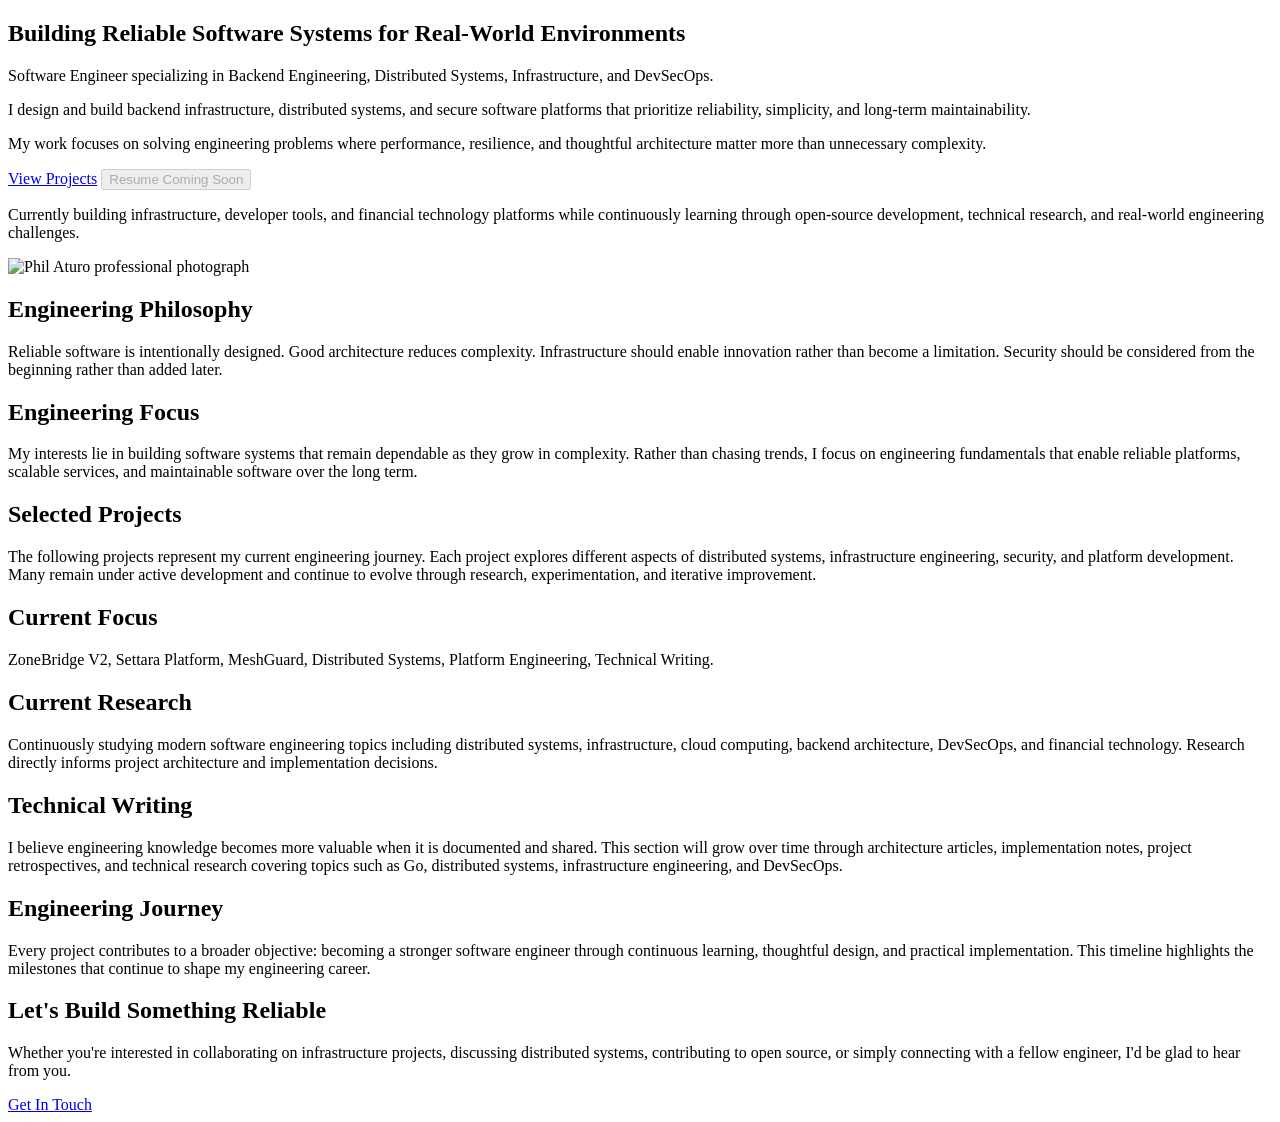
==== index.html @ 9094f348 "feat: scaffold homepage structure" ====
<!DOCTYPE html>
<html lang="en">
<head>
  <meta charset="UTF-8">
  <meta name="viewport" content="width=device-width, initial-scale=1.0">
  
  <!-- Primary Meta Tags -->
  <title>Phil Aturo | Software Engineer | Backend, Distributed Systems & Infrastructure</title>
  <meta name="description" content="Software Engineer specializing in backend engineering, distributed systems, infrastructure engineering, platform development, and DevSecOps. Building reliable software systems through thoughtful engineering.">
  <meta name="robots" content="index, follow">
  <link rel="canonical" href="https://philaturo.github.io/">

  <!-- Theme Color & Icons -->
  <meta name="theme-color" content="#0B1220">
  <link rel="icon" type="image/svg+xml" href="assets/favicon/favicon.svg">
  <link rel="apple-touch-icon" href="assets/favicon/apple-touch-icon.png">

  <!-- Open Graph / Facebook -->
  <meta property="og:type" content="website">
  <meta property="og:url" content="https://philaturo.github.io/">
  <meta property="og:title" content="Phil Aturo | Software Engineer">
  <meta property="og:description" content="Building reliable software systems through thoughtful engineering.">
  <meta property="og:image" content="https://philaturo.github.io/assets/images/social/social-preview.png">

  <!-- Twitter / X Cards -->
  <meta name="twitter:card" content="summary_large_image">
  <meta name="twitter:url" content="https://philaturo.github.io/">
  <meta name="twitter:title" content="Phil Aturo | Software Engineer">
  <meta name="twitter:description" content="Backend Engineering • Distributed Systems • Infrastructure • DevSecOps">
  <meta name="twitter:image" content="https://philaturo.github.io/assets/images/social/social-preview.png">

  <!-- Structured Data (JSON-LD) -->
  <script type="application/ld+json">
  {
    "@context": "https://schema.org",
    "@type": "Person",
    "name": "Phil Aturo",
    "jobTitle": "Software Engineer",
    "url": "https://philaturo.github.io/",
    "image": "https://philaturo.github.io/assets/images/profile/phil-aturo.jpg",
    "email": "mailto:aturophil641@gmail.com",
    "description": "Phil Aturo is a Software Engineer focused on building reliable backend infrastructure, distributed systems, and secure software platforms.",
    "sameAs": [
      "https://github.com/PhilAturo",
      "https://www.linkedin.com/in/aturo-phil-4b2a122a7",
      "https://hashnode.com/@aturo-phil"
    ],
    "knowsAbout": ["Backend Engineering", "Distributed Systems", "Infrastructure Engineering", "Platform Engineering", "DevSecOps", "Financial Infrastructure"]
  }
  </script>

  <!-- Fonts -->
  <link rel="preconnect" href="https://fonts.googleapis.com">
  <link rel="preconnect" href="https://fonts.gstatic.com" crossorigin>
  <link href="https://fonts.googleapis.com/css2?family=Inter:wght@400;500;600;700&family=JetBrains+Mono:wght@400;500&display=swap" rel="stylesheet">
  
  <!-- Styles -->
  <link rel="stylesheet" href="css/tokens.css">
  <link rel="stylesheet" href="css/typography.css">
  <link rel="stylesheet" href="css/layout.css">
  <link rel="stylesheet" href="css/components.css">
  <link rel="stylesheet" href="css/utilities.css">
  <link rel="stylesheet" href="css/animations.css">
  <link rel="stylesheet" href="css/pages/home.css">
</head>
<body>

  <!-- Dynamic Navigation Mount -->
  <header id="nav-mount"></header>

  <main>
    <!-- Hero Section -->
    <section id="hero">
      <div class="container hero">
        <div class="hero-content reveal">
          <h1>Building Reliable Software Systems for Real-World Environments</h1>
          <p class="hero-subtitle">
            Software Engineer specializing in Backend Engineering, Distributed Systems, Infrastructure, and DevSecOps.
          </p>
          <p>
            I design and build backend infrastructure, distributed systems, and secure software platforms that prioritize reliability, simplicity, and long-term maintainability.
          </p>
          <p>
            My work focuses on solving engineering problems where performance, resilience, and thoughtful architecture matter more than unnecessary complexity.
          </p>
          <div class="hero-actions">
            <a href="work.html" class="btn btn-primary">View Projects</a>
            <button class="btn btn-disabled" disabled>Resume Coming Soon</button>
          </div>
          <p class="hero-note">
            Currently building infrastructure, developer tools, and financial technology platforms while continuously learning through open-source development, technical research, and real-world engineering challenges.
          </p>
        </div>
        <div class="reveal">
          <img src="assets/images/profile/phil-aturo.jpg" alt="Phil Aturo professional photograph" class="hero-image">
        </div>
      </div>
    </section>

    <!-- Engineering Philosophy Section -->
    <section id="philosophy">
      <div class="container">
        <h2 class="section-title reveal">Engineering Philosophy</h2>
        <div class="reveal">
          <p class="section-introduction">
            Reliable software is intentionally designed. Good architecture reduces complexity. Infrastructure should enable innovation rather than become a limitation. Security should be considered from the beginning rather than added later.
          </p>
        </div>
      </div>
    </section>

    <!-- Engineering Domains Section -->
    <section id="engineering-domains">
      <div class="container">
        <h2 class="section-title reveal">Engineering Focus</h2>
        <div class="reveal">
          <p class="section-introduction">
            My interests lie in building software systems that remain dependable as they grow in complexity. Rather than chasing trends, I focus on engineering fundamentals that enable reliable platforms, scalable services, and maintainable software over the long term.
          </p>
        </div>
        <!-- Domain Cards will go here in next phase -->
      </div>
    </section>

    <!-- Selected Work Section -->
    <section id="selected-work">
      <div class="container">
        <h2 class="section-title reveal">Selected Projects</h2>
        <div class="reveal">
          <p class="section-introduction">
            The following projects represent my current engineering journey. Each project explores different aspects of distributed systems, infrastructure engineering, security, and platform development. Many remain under active development and continue to evolve through research, experimentation, and iterative improvement.
          </p>
        </div>
        <!-- Work Cards will go here in next phase -->
      </div>
    </section>

    <!-- Current Focus Section -->
    <section id="current-focus">
      <div class="container">
        <h2 class="section-title reveal">Current Focus</h2>
        <div class="reveal">
          <p class="section-introduction">
            ZoneBridge V2, Settara Platform, MeshGuard, Distributed Systems, Platform Engineering, Technical Writing.
          </p>
        </div>
      </div>
    </section>

    <!-- Current Research Section -->
    <section id="current-research">
      <div class="container">
        <h2 class="section-title reveal">Current Research</h2>
        <div class="reveal">
          <p class="section-introduction">
            Continuously studying modern software engineering topics including distributed systems, infrastructure, cloud computing, backend architecture, DevSecOps, and financial technology. Research directly informs project architecture and implementation decisions.
          </p>
        </div>
      </div>
    </section>

    <!-- Technical Writing Section -->
    <section id="writing">
      <div class="container">
        <h2 class="section-title reveal">Technical Writing</h2>
        <div class="reveal">
          <p class="section-introduction">
            I believe engineering knowledge becomes more valuable when it is documented and shared. This section will grow over time through architecture articles, implementation notes, project retrospectives, and technical research covering topics such as Go, distributed systems, infrastructure engineering, and DevSecOps.
          </p>
        </div>
      </div>
    </section>

    <!-- Engineering Journey Section -->
    <section id="engineering-journey">
      <div class="container">
        <h2 class="section-title reveal">Engineering Journey</h2>
        <div class="reveal">
          <p class="section-introduction">
            Every project contributes to a broader objective: becoming a stronger software engineer through continuous learning, thoughtful design, and practical implementation. This timeline highlights the milestones that continue to shape my engineering career.
          </p>
        </div>
      </div>
    </section>

    <!-- Contact Section -->
    <section id="contact">
      <div class="container">
        <h2 class="section-title reveal">Let's Build Something Reliable</h2>
        <div class="reveal">
          <p class="section-introduction">
            Whether you're interested in collaborating on infrastructure projects, discussing distributed systems, contributing to open source, or simply connecting with a fellow engineer, I'd be glad to hear from you.
          </p>
          <a href="contact.html" class="btn btn-primary">Get In Touch</a>
        </div>
      </div>
    </section>
  </main>

  <!-- Dynamic Footer Mount -->
  <footer id="footer-mount"></footer>

  <!-- Scripts -->
  <script src="https://unpkg.com/lucide@latest"></script>
  <script type="module" src="js/app.js"></script>
</body>
</html>
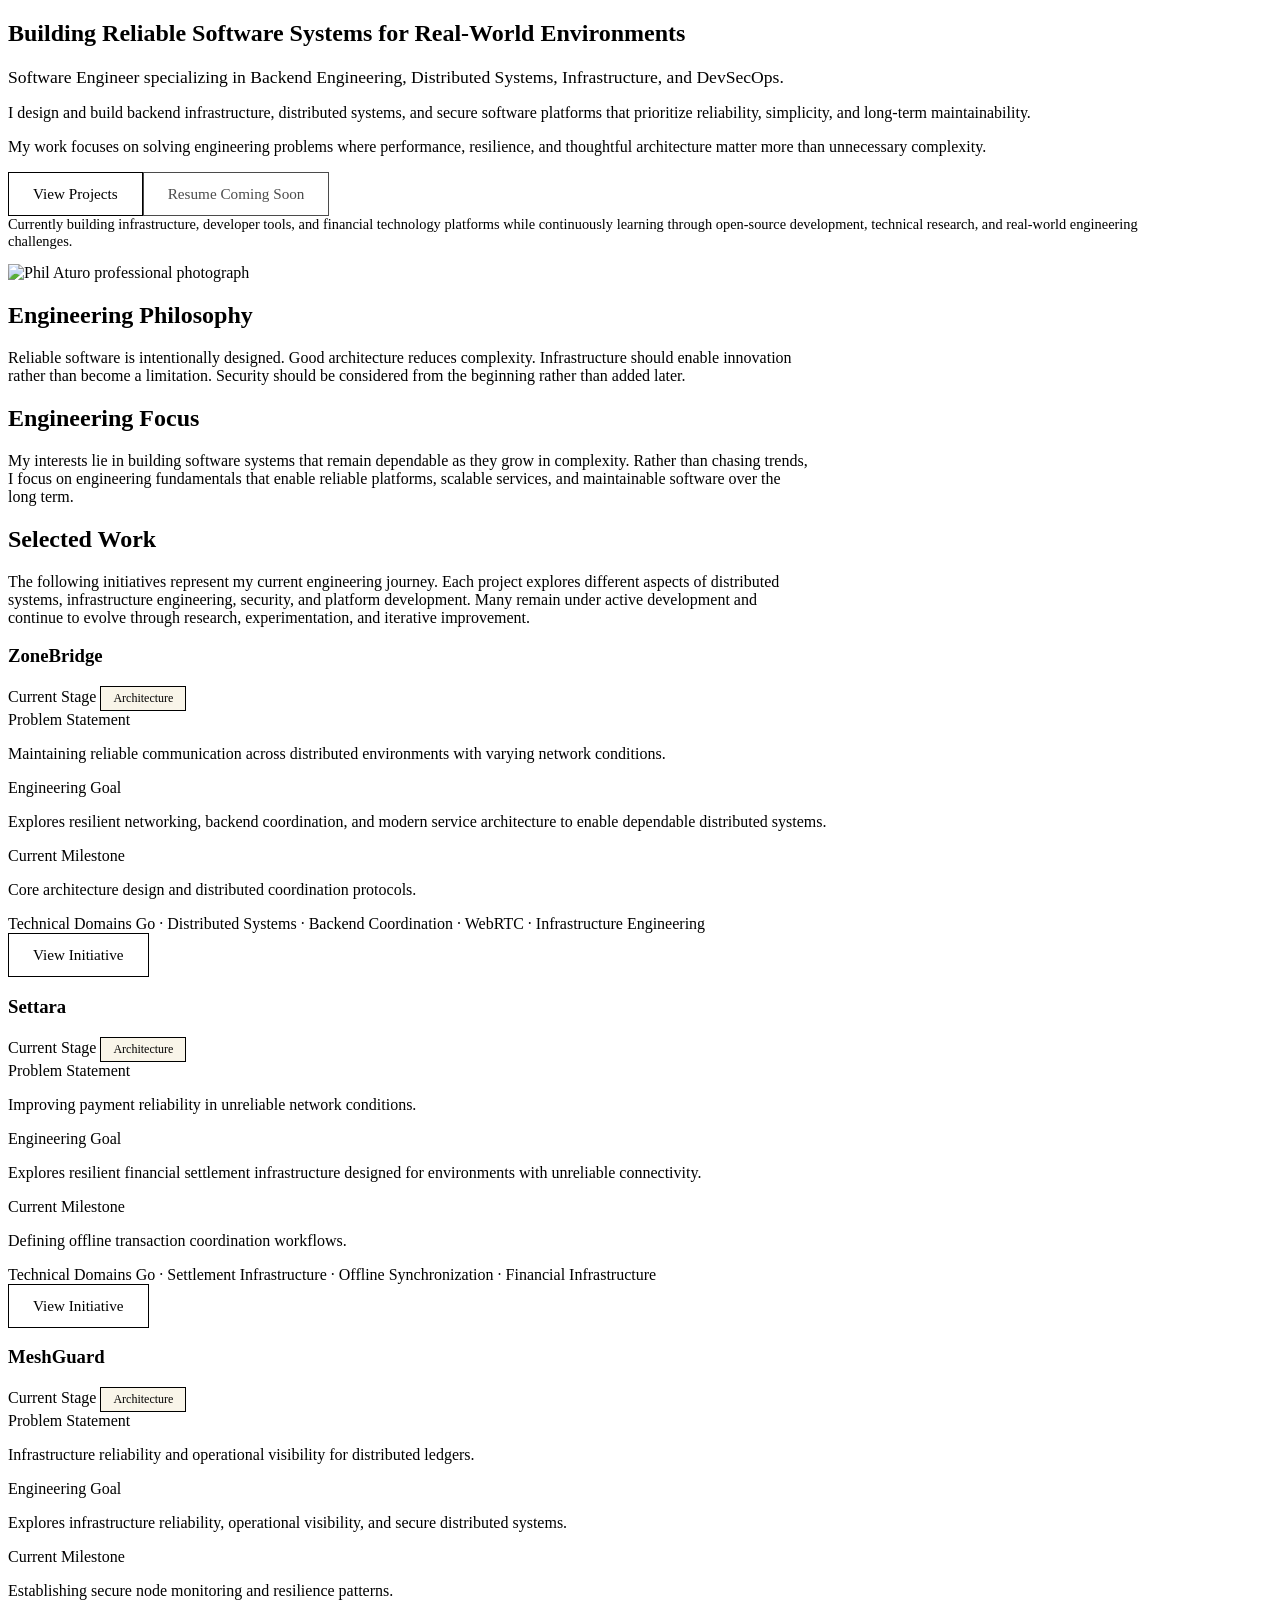
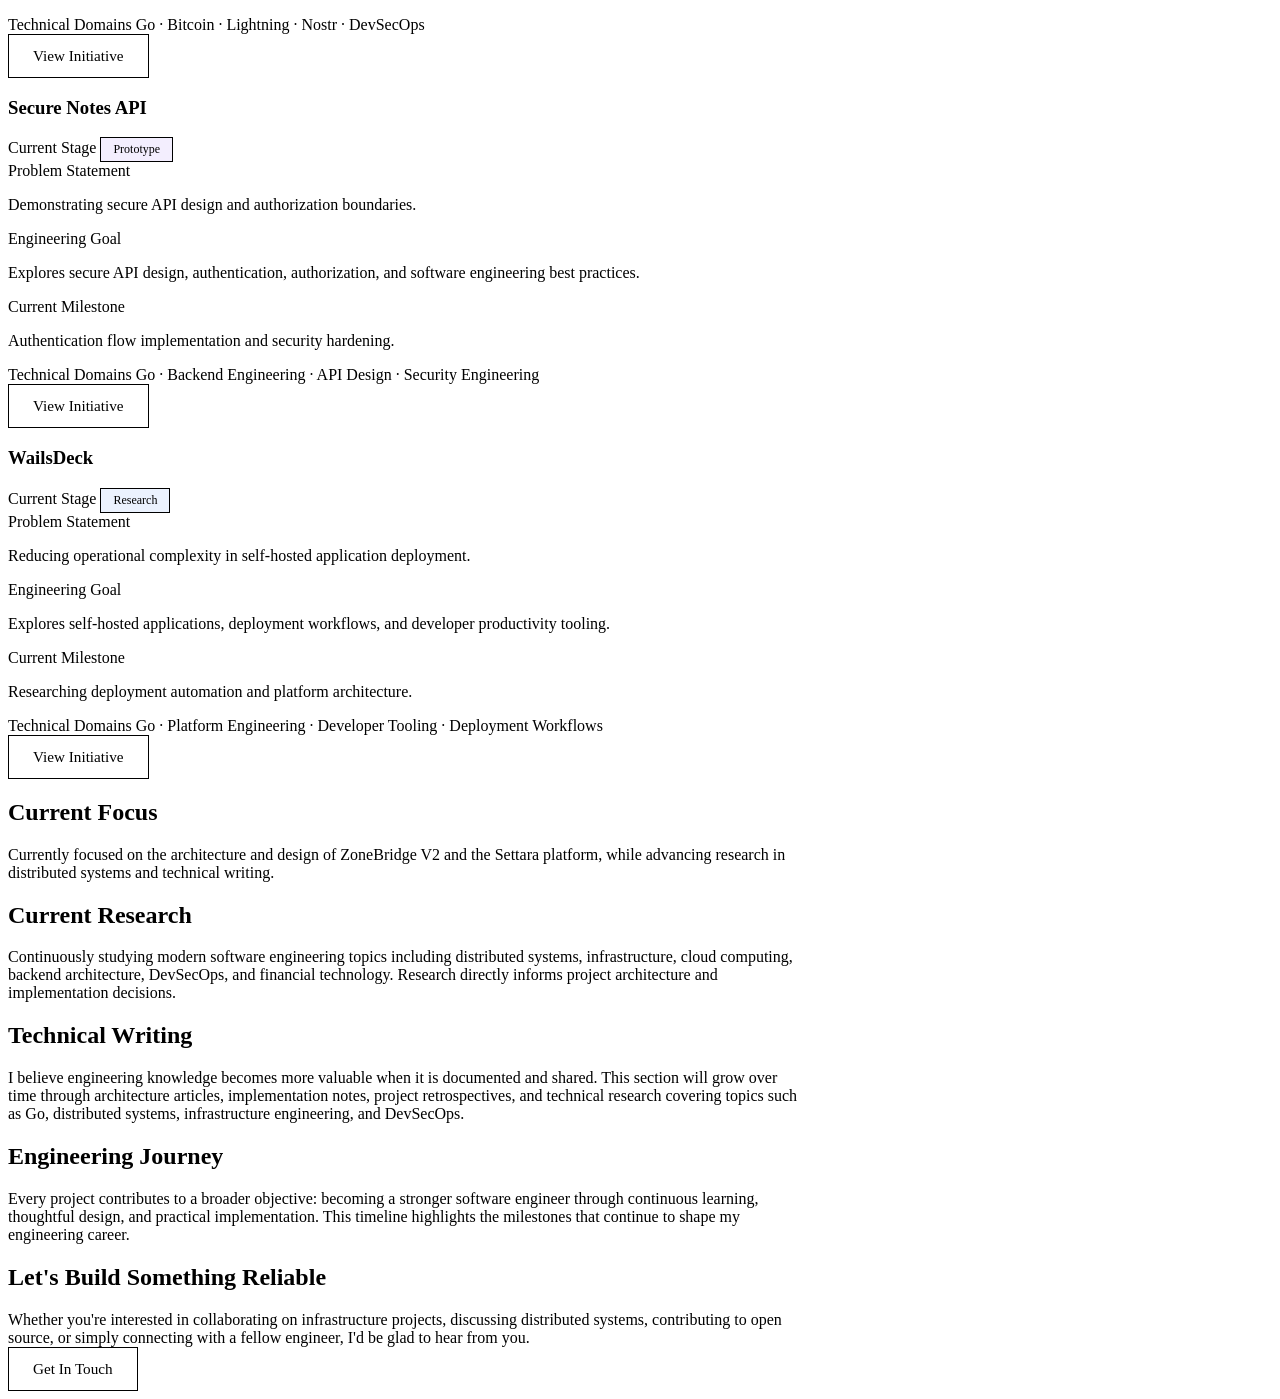
==== commit 4e3caf1c: "refactor(home): refine homepage information architecture" ====
--- a/index.html
+++ b/index.html
@@ -118,20 +118,180 @@
             My interests lie in building software systems that remain dependable as they grow in complexity. Rather than chasing trends, I focus on engineering fundamentals that enable reliable platforms, scalable services, and maintainable software over the long term.
           </p>
         </div>
-        <!-- Domain Cards will go here in next phase -->
       </div>
     </section>
 
     <!-- Selected Work Section -->
     <section id="selected-work">
       <div class="container">
-        <h2 class="section-title reveal">Selected Projects</h2>
-        <div class="reveal">
-          <p class="section-introduction">
-            The following projects represent my current engineering journey. Each project explores different aspects of distributed systems, infrastructure engineering, security, and platform development. Many remain under active development and continue to evolve through research, experimentation, and iterative improvement.
-          </p>
-        </div>
-        <!-- Work Cards will go here in next phase -->
+        <h2 class="section-title reveal">Selected Work</h2>
+        <div class="reveal">
+          <p class="section-introduction">
+            The following initiatives represent my current engineering journey. Each project explores different aspects of distributed systems, infrastructure engineering, security, and platform development. Many remain under active development and continue to evolve through research, experimentation, and iterative improvement.
+          </p>
+        </div>
+        
+        <div class="initiative-grid">
+          <!-- ZoneBridge -->
+          <article class="card initiative-card reveal">
+            <div class="initiative-header">
+              <h3 class="initiative-title">ZoneBridge</h3>
+              <div class="initiative-stage">
+                <span class="initiative-label">Current Stage</span>
+                <span class="status-badge status-architecture">Architecture</span>
+              </div>
+            </div>
+            <div class="initiative-body">
+              <div class="initiative-context">
+                <span class="initiative-label">Problem Statement</span>
+                <p class="initiative-text">Maintaining reliable communication across distributed environments with varying network conditions.</p>
+              </div>
+              <div class="initiative-context">
+                <span class="initiative-label">Engineering Goal</span>
+                <p class="initiative-text">Explores resilient networking, backend coordination, and modern service architecture to enable dependable distributed systems.</p>
+              </div>
+              <div class="initiative-context">
+                <span class="initiative-label">Current Milestone</span>
+                <p class="initiative-text">Core architecture design and distributed coordination protocols.</p>
+              </div>
+            </div>
+            <div class="initiative-footer">
+              <div class="initiative-meta">
+                <span class="initiative-label">Technical Domains</span>
+                <span class="initiative-tech">Go · Distributed Systems · Backend Coordination · WebRTC · Infrastructure Engineering</span>
+              </div>
+              <a href="initiatives/zonebridge.html" class="btn btn-secondary btn-sm">View Initiative</a>
+            </div>
+          </article>
+
+          <!-- Settara -->
+          <article class="card initiative-card reveal">
+            <div class="initiative-header">
+              <h3 class="initiative-title">Settara</h3>
+              <div class="initiative-stage">
+                <span class="initiative-label">Current Stage</span>
+                <span class="status-badge status-architecture">Architecture</span>
+              </div>
+            </div>
+            <div class="initiative-body">
+              <div class="initiative-context">
+                <span class="initiative-label">Problem Statement</span>
+                <p class="initiative-text">Improving payment reliability in unreliable network conditions.</p>
+              </div>
+              <div class="initiative-context">
+                <span class="initiative-label">Engineering Goal</span>
+                <p class="initiative-text">Explores resilient financial settlement infrastructure designed for environments with unreliable connectivity.</p>
+              </div>
+              <div class="initiative-context">
+                <span class="initiative-label">Current Milestone</span>
+                <p class="initiative-text">Defining offline transaction coordination workflows.</p>
+              </div>
+            </div>
+            <div class="initiative-footer">
+              <div class="initiative-meta">
+                <span class="initiative-label">Technical Domains</span>
+                <span class="initiative-tech">Go · Settlement Infrastructure · Offline Synchronization · Financial Infrastructure</span>
+              </div>
+              <a href="initiatives/settara.html" class="btn btn-secondary btn-sm">View Initiative</a>
+            </div>
+          </article>
+
+          <!-- MeshGuard -->
+          <article class="card initiative-card reveal">
+            <div class="initiative-header">
+              <h3 class="initiative-title">MeshGuard</h3>
+              <div class="initiative-stage">
+                <span class="initiative-label">Current Stage</span>
+                <span class="status-badge status-architecture">Architecture</span>
+              </div>
+            </div>
+            <div class="initiative-body">
+              <div class="initiative-context">
+                <span class="initiative-label">Problem Statement</span>
+                <p class="initiative-text">Infrastructure reliability and operational visibility for distributed ledgers.</p>
+              </div>
+              <div class="initiative-context">
+                <span class="initiative-label">Engineering Goal</span>
+                <p class="initiative-text">Explores infrastructure reliability, operational visibility, and secure distributed systems.</p>
+              </div>
+              <div class="initiative-context">
+                <span class="initiative-label">Current Milestone</span>
+                <p class="initiative-text">Establishing secure node monitoring and resilience patterns.</p>
+              </div>
+            </div>
+            <div class="initiative-footer">
+              <div class="initiative-meta">
+                <span class="initiative-label">Technical Domains</span>
+                <span class="initiative-tech">Go · Bitcoin · Lightning · Nostr · DevSecOps</span>
+              </div>
+              <a href="initiatives/meshguard.html" class="btn btn-secondary btn-sm">View Initiative</a>
+            </div>
+          </article>
+
+          <!-- Secure Notes API -->
+          <article class="card initiative-card reveal">
+            <div class="initiative-header">
+              <h3 class="initiative-title">Secure Notes API</h3>
+              <div class="initiative-stage">
+                <span class="initiative-label">Current Stage</span>
+                <span class="status-badge status-prototype">Prototype</span>
+              </div>
+            </div>
+            <div class="initiative-body">
+              <div class="initiative-context">
+                <span class="initiative-label">Problem Statement</span>
+                <p class="initiative-text">Demonstrating secure API design and authorization boundaries.</p>
+              </div>
+              <div class="initiative-context">
+                <span class="initiative-label">Engineering Goal</span>
+                <p class="initiative-text">Explores secure API design, authentication, authorization, and software engineering best practices.</p>
+              </div>
+              <div class="initiative-context">
+                <span class="initiative-label">Current Milestone</span>
+                <p class="initiative-text">Authentication flow implementation and security hardening.</p>
+              </div>
+            </div>
+            <div class="initiative-footer">
+              <div class="initiative-meta">
+                <span class="initiative-label">Technical Domains</span>
+                <span class="initiative-tech">Go · Backend Engineering · API Design · Security Engineering</span>
+              </div>
+              <a href="initiatives/secure-notes.html" class="btn btn-secondary btn-sm">View Initiative</a>
+            </div>
+          </article>
+
+          <!-- WailsDeck -->
+          <article class="card initiative-card reveal">
+            <div class="initiative-header">
+              <h3 class="initiative-title">WailsDeck</h3>
+              <div class="initiative-stage">
+                <span class="initiative-label">Current Stage</span>
+                <span class="status-badge status-research">Research</span>
+              </div>
+            </div>
+            <div class="initiative-body">
+              <div class="initiative-context">
+                <span class="initiative-label">Problem Statement</span>
+                <p class="initiative-text">Reducing operational complexity in self-hosted application deployment.</p>
+              </div>
+              <div class="initiative-context">
+                <span class="initiative-label">Engineering Goal</span>
+                <p class="initiative-text">Explores self-hosted applications, deployment workflows, and developer productivity tooling.</p>
+              </div>
+              <div class="initiative-context">
+                <span class="initiative-label">Current Milestone</span>
+                <p class="initiative-text">Researching deployment automation and platform architecture.</p>
+              </div>
+            </div>
+            <div class="initiative-footer">
+              <div class="initiative-meta">
+                <span class="initiative-label">Technical Domains</span>
+                <span class="initiative-tech">Go · Platform Engineering · Developer Tooling · Deployment Workflows</span>
+              </div>
+              <a href="initiatives/wailsdeck.html" class="btn btn-secondary btn-sm">View Initiative</a>
+            </div>
+          </article>
+        </div>
       </div>
     </section>
 
@@ -141,7 +301,7 @@
         <h2 class="section-title reveal">Current Focus</h2>
         <div class="reveal">
           <p class="section-introduction">
-            ZoneBridge V2, Settara Platform, MeshGuard, Distributed Systems, Platform Engineering, Technical Writing.
+            Currently focused on the architecture and design of ZoneBridge V2 and the Settara platform, while advancing research in distributed systems and technical writing.
           </p>
         </div>
       </div>
--- a/css/components.css
+++ b/css/components.css
@@ -0,0 +1,250 @@
+/* =========================================
+   COMPONENTS
+   ========================================= */
+
+/* Navigation */
+.navbar {
+  position: sticky;
+  top: 0;
+  background-color: rgba(17, 24, 39, 0.8);
+  border-bottom: 1px solid var(--border);
+  z-index: var(--z-navbar);
+  backdrop-filter: blur(var(--blur-md));
+  -webkit-backdrop-filter: blur(var(--blur-md));
+}
+
+.nav-container {
+  display: flex;
+  justify-content: space-between;
+  align-items: center;
+  padding-top: var(--space-sm);
+  padding-bottom: var(--space-sm);
+}
+
+.nav-brand {
+  font-weight: var(--fw-bold);
+  color: var(--text-primary);
+  font-size: 1.1rem;
+  letter-spacing: var(--tracking-tight);
+}
+
+.nav-menu {
+  display: flex;
+  gap: var(--space-md);
+  list-style: none;
+  margin: 0;
+  padding: 0;
+}
+
+.nav-link {
+  color: var(--text-secondary);
+  font-size: 0.9rem;
+  font-weight: var(--fw-medium);
+  transition: color var(--transition-fast);
+}
+
+.nav-link:hover, .nav-link.active {
+  color: var(--brand-accent);
+}
+
+.nav-toggle {
+  display: none;
+  background: none;
+  border: none;
+  color: var(--text-primary);
+  cursor: pointer;
+}
+
+@media (max-width: 768px) {
+  .nav-toggle {
+    display: block;
+  }
+  .nav-menu {
+    position: absolute;
+    top: 100%;
+    left: 0;
+    width: 100%;
+    background-color: var(--bg-secondary);
+    flex-direction: column;
+    padding: var(--space-md);
+    gap: var(--space-sm);
+    border-bottom: 1px solid var(--border);
+    display: none;
+  }
+  .nav-menu.active {
+    display: flex;
+  }
+}
+
+/* Hero Components */
+.hero-subtitle {
+  font-size: 1.1rem;
+  color: var(--text-muted);
+  margin-bottom: var(--space-md);
+}
+
+.hero-actions {
+  display: flex;
+  gap: var(--space-sm);
+  margin-top: var(--space-md);
+  flex-wrap: wrap;
+}
+
+.hero-note {
+  color: var(--text-muted);
+  margin-top: var(--space-md);
+  font-size: 0.9rem;
+  max-width: 90%;
+}
+
+/* Content Typography */
+.section-introduction {
+  margin-bottom: var(--space-lg);
+  max-width: 800px;
+}
+
+/* Buttons */
+.btn {
+  display: inline-flex;
+  align-items: center;
+  justify-content: center;
+  gap: var(--space-xs);
+  padding: 0.75rem 1.5rem;
+  font-family: var(--font-primary);
+  font-size: 0.95rem;
+  font-weight: var(--fw-medium);
+  border: 1px solid transparent;
+  border-radius: var(--radius-sm);
+  cursor: pointer;
+  transition: all var(--transition-base);
+  text-decoration: none;
+  white-space: nowrap;
+}
+
+.btn-primary {
+  background-color: var(--brand-primary);
+  color: var(--text-primary);
+  border-color: var(--brand-primary);
+}
+
+.btn-primary:hover {
+  background-color: var(--brand-secondary);
+  border-color: var(--brand-secondary);
+  color: var(--text-primary);
+}
+
+.btn-secondary {
+  background-color: transparent;
+  color: var(--text-primary);
+  border-color: var(--border);
+}
+
+.btn-secondary:hover {
+  background-color: var(--surface);
+  border-color: var(--divider);
+  color: var(--text-primary);
+}
+
+.btn-premium {
+  background-color: var(--gold-primary);
+  color: var(--bg-primary);
+  border-color: var(--gold-primary);
+  font-weight: var(--fw-semibold);
+}
+
+.btn-premium:hover {
+  background-color: var(--gold-secondary);
+  border-color: var(--gold-secondary);
+  color: var(--bg-primary);
+}
+
+.btn-disabled {
+  background-color: var(--surface);
+  color: var(--text-muted);
+  border-color: var(--border);
+  cursor: not-allowed;
+  opacity: 0.7;
+}
+
+/* Cards */
+.card {
+  background-color: var(--card);
+  border: 1px solid var(--border);
+  border-radius: var(--radius-md);
+  padding: var(--space-md);
+  transition: border-color var(--transition-base), transform var(--transition-base);
+  box-shadow: var(--shadow-sm);
+}
+
+.card:hover {
+  border-color: var(--brand-accent);
+  transform: translateY(-2px);
+}
+
+/* Status Badges */
+.status-badge {
+  display: inline-flex;
+  align-items: center;
+  padding: 0.25rem 0.75rem;
+  font-family: var(--font-mono);
+  font-size: 0.75rem;
+  font-weight: var(--fw-medium);
+  border-radius: var(--radius-full);
+  border: 1px solid currentColor;
+  text-transform: capitalize;
+}
+
+.status-research { color: var(--status-research); background: rgba(59, 130, 246, 0.1); }
+.status-architecture { color: var(--status-architecture); background: rgba(199, 154, 45, 0.1); }
+.status-prototype { color: var(--status-prototype); background: rgba(139, 92, 246, 0.1); }
+.status-mvp { color: var(--status-mvp); background: rgba(245, 158, 11, 0.1); }
+.status-active { color: var(--status-active); background: rgba(30, 122, 105, 0.1); }
+.status-beta { color: var(--status-beta); background: rgba(6, 182, 212, 0.1); }
+.status-production { color: var(--status-production); background: rgba(34, 197, 94, 0.1); }
+.status-maintenance { color: var(--status-maintenance); background: rgba(100, 116, 139, 0.1); }
+.status-archived { color: var(--status-archived); background: rgba(71, 85, 105, 0.1); }
+
+/* Footer Components */
+.footer-link {
+  color: var(--text-secondary);
+  transition: color var(--transition-fast);
+}
+
+.footer-link:hover {
+  color: var(--brand-accent);
+}
+
+.footer-name {
+  font-size: 1.2rem;
+  font-weight: var(--fw-bold);
+  color: var(--text-primary);
+  margin: 0;
+}
+
+.footer-role {
+  color: var(--brand-accent);
+  font-family: var(--font-mono);
+  font-size: 0.9rem;
+  margin: 0;
+}
+
+.footer-mission {
+  max-width: 400px;
+  color: var(--text-muted);
+  margin: 0;
+}
+
+.footer-statement {
+  margin-top: var(--space-md);
+  font-size: 0.85rem;
+  color: var(--text-disabled);
+  line-height: 1.6;
+}
+
+/* Icons */
+.icon {
+  width: 20px;
+  height: 20px;
+  stroke-width: 1.5;
+  flex-shrink: 0;
+}
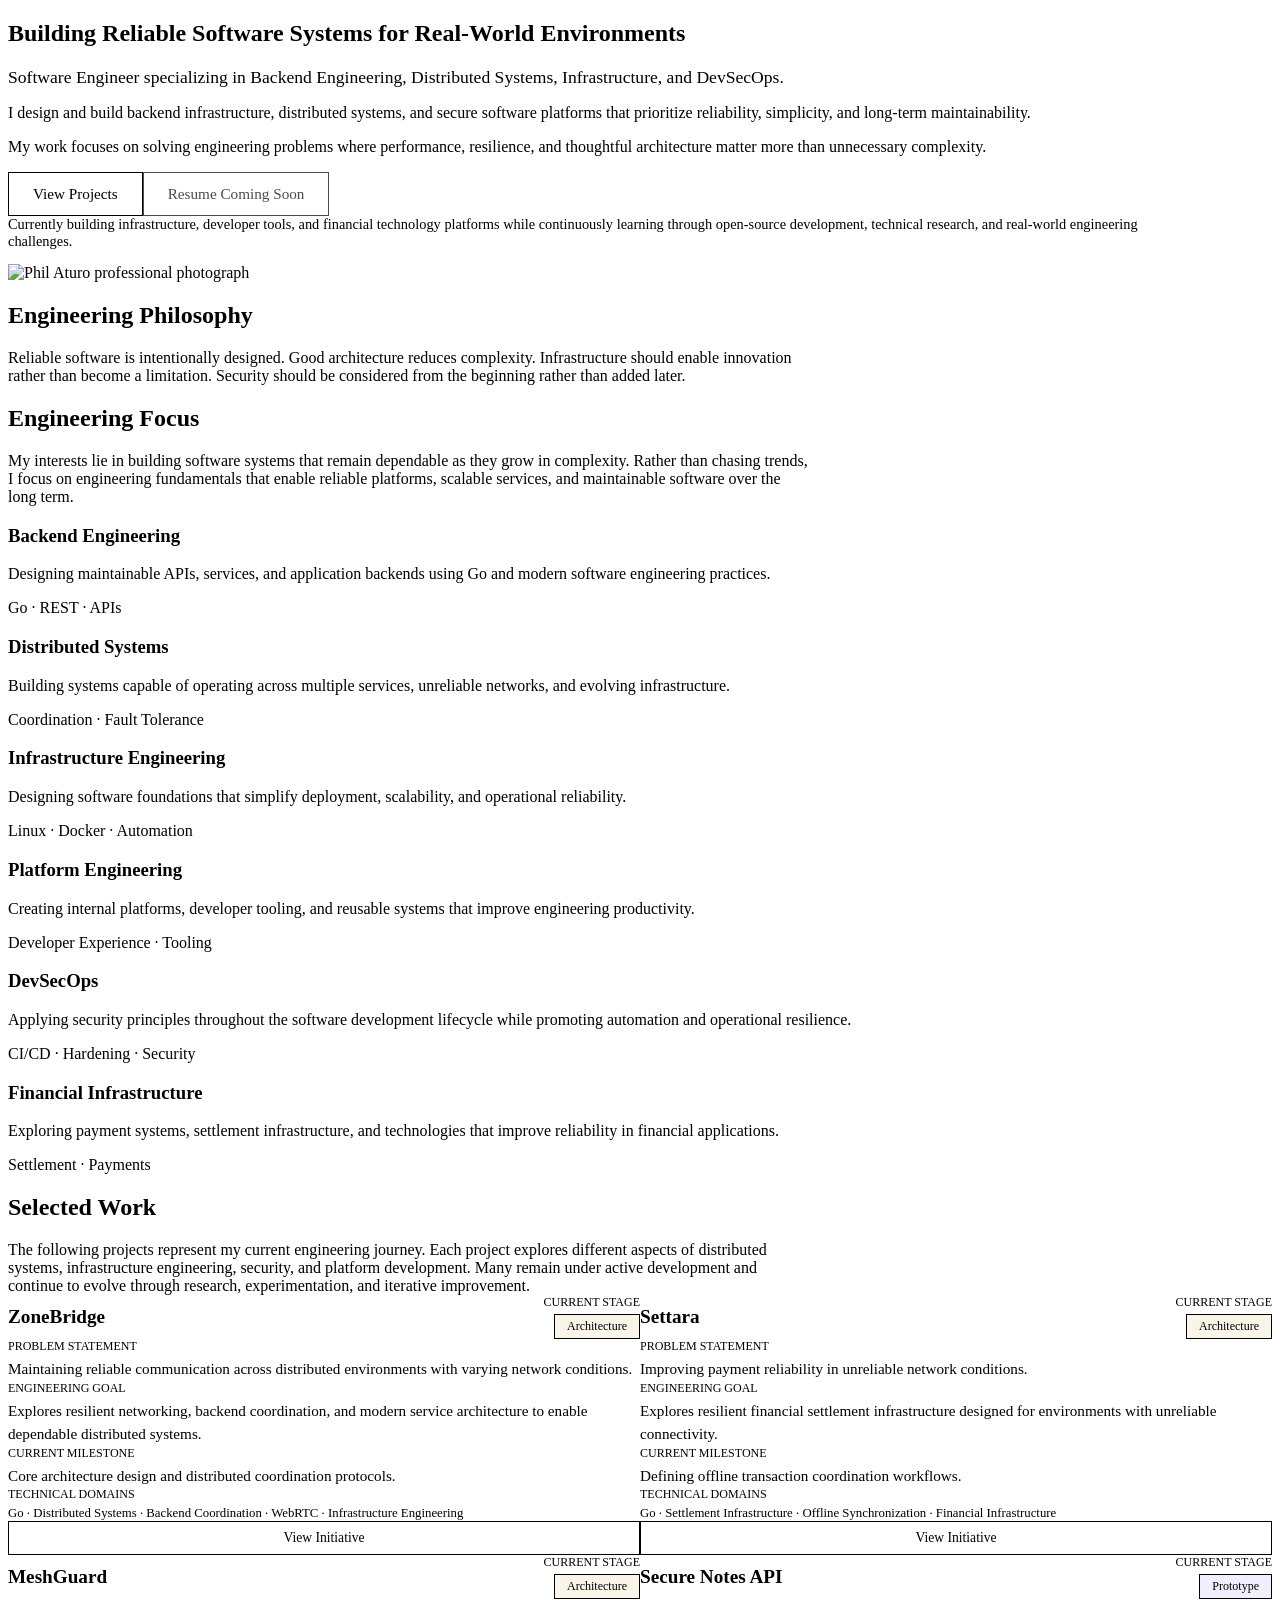
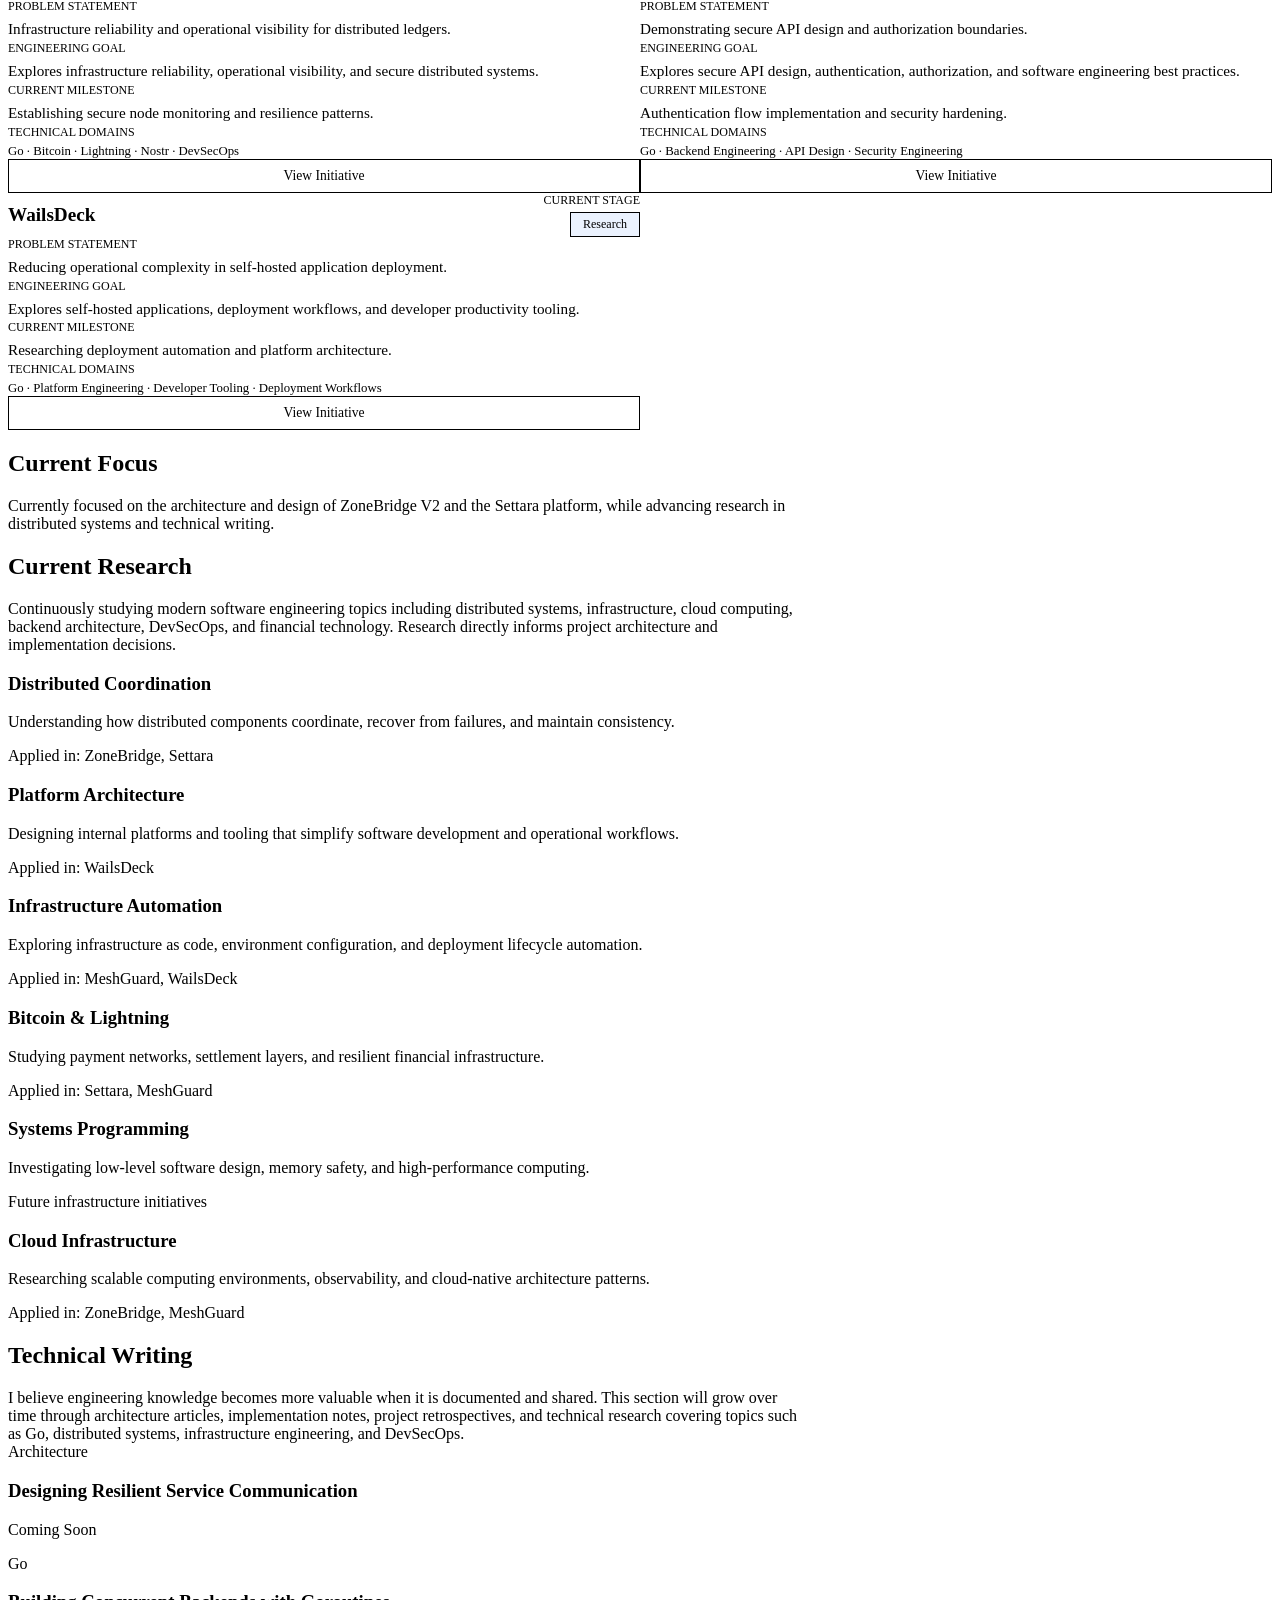
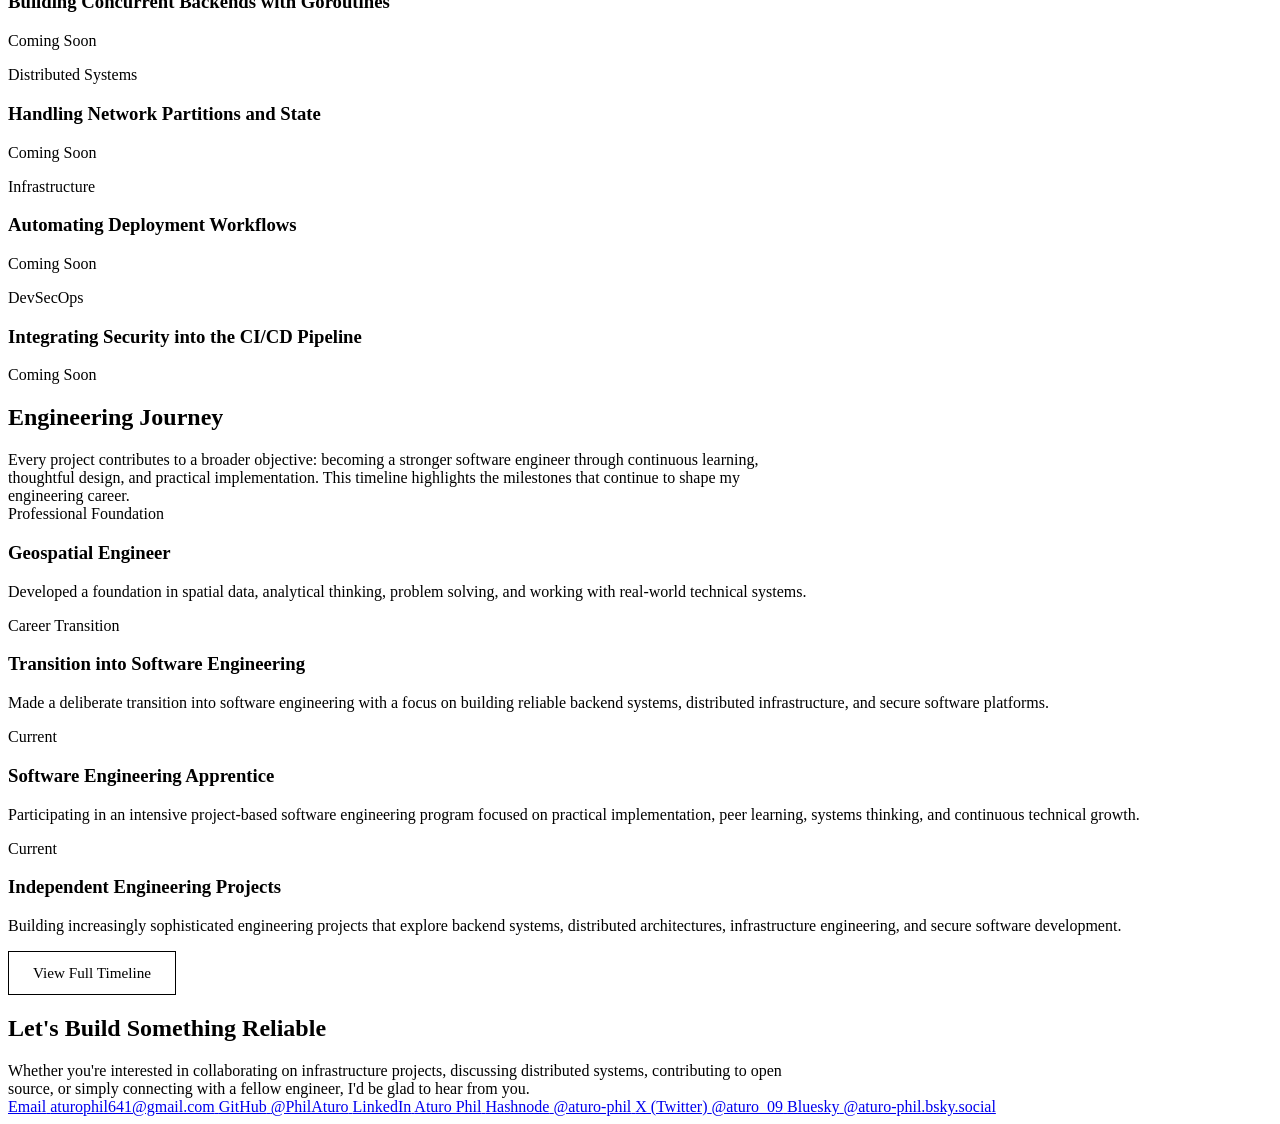
==== commit c673c81e: "feat(home): establish homepage as portfolio reference implementation" ====
--- a/index.html
+++ b/index.html
@@ -118,6 +118,44 @@
             My interests lie in building software systems that remain dependable as they grow in complexity. Rather than chasing trends, I focus on engineering fundamentals that enable reliable platforms, scalable services, and maintainable software over the long term.
           </p>
         </div>
+        
+        <div class="grid-3 domain-grid">
+          <article class="card domain-card reveal">
+            <h3 class="domain-name">Backend Engineering</h3>
+            <p class="domain-description">Designing maintainable APIs, services, and application backends using Go and modern software engineering practices.</p>
+            <span class="domain-tech">Go · REST · APIs</span>
+          </article>
+
+          <article class="card domain-card reveal">
+            <h3 class="domain-name">Distributed Systems</h3>
+            <p class="domain-description">Building systems capable of operating across multiple services, unreliable networks, and evolving infrastructure.</p>
+            <span class="domain-tech">Coordination · Fault Tolerance</span>
+          </article>
+
+          <article class="card domain-card reveal">
+            <h3 class="domain-name">Infrastructure Engineering</h3>
+            <p class="domain-description">Designing software foundations that simplify deployment, scalability, and operational reliability.</p>
+            <span class="domain-tech">Linux · Docker · Automation</span>
+          </article>
+
+          <article class="card domain-card reveal">
+            <h3 class="domain-name">Platform Engineering</h3>
+            <p class="domain-description">Creating internal platforms, developer tooling, and reusable systems that improve engineering productivity.</p>
+            <span class="domain-tech">Developer Experience · Tooling</span>
+          </article>
+
+          <article class="card domain-card reveal">
+            <h3 class="domain-name">DevSecOps</h3>
+            <p class="domain-description">Applying security principles throughout the software development lifecycle while promoting automation and operational resilience.</p>
+            <span class="domain-tech">CI/CD · Hardening · Security</span>
+          </article>
+
+          <article class="card domain-card reveal">
+            <h3 class="domain-name">Financial Infrastructure</h3>
+            <p class="domain-description">Exploring payment systems, settlement infrastructure, and technologies that improve reliability in financial applications.</p>
+            <span class="domain-tech">Settlement · Payments</span>
+          </article>
+        </div>
       </div>
     </section>
 
@@ -127,7 +165,7 @@
         <h2 class="section-title reveal">Selected Work</h2>
         <div class="reveal">
           <p class="section-introduction">
-            The following initiatives represent my current engineering journey. Each project explores different aspects of distributed systems, infrastructure engineering, security, and platform development. Many remain under active development and continue to evolve through research, experimentation, and iterative improvement.
+            The following projects represent my current engineering journey. Each project explores different aspects of distributed systems, infrastructure engineering, security, and platform development. Many remain under active development and continue to evolve through research, experimentation, and iterative improvement.
           </p>
         </div>
         
@@ -316,6 +354,39 @@
             Continuously studying modern software engineering topics including distributed systems, infrastructure, cloud computing, backend architecture, DevSecOps, and financial technology. Research directly informs project architecture and implementation decisions.
           </p>
         </div>
+
+        <div class="grid-3 research-grid">
+          <article class="card research-card reveal">
+            <h3 class="research-topic">Distributed Coordination</h3>
+            <p class="research-matter">Understanding how distributed components coordinate, recover from failures, and maintain consistency.</p>
+            <span class="research-application">Applied in: ZoneBridge, Settara</span>
+          </article>
+          <article class="card research-card reveal">
+            <h3 class="research-topic">Platform Architecture</h3>
+            <p class="research-matter">Designing internal platforms and tooling that simplify software development and operational workflows.</p>
+            <span class="research-application">Applied in: WailsDeck</span>
+          </article>
+          <article class="card research-card reveal">
+            <h3 class="research-topic">Infrastructure Automation</h3>
+            <p class="research-matter">Exploring infrastructure as code, environment configuration, and deployment lifecycle automation.</p>
+            <span class="research-application">Applied in: MeshGuard, WailsDeck</span>
+          </article>
+          <article class="card research-card reveal">
+            <h3 class="research-topic">Bitcoin & Lightning</h3>
+            <p class="research-matter">Studying payment networks, settlement layers, and resilient financial infrastructure.</p>
+            <span class="research-application">Applied in: Settara, MeshGuard</span>
+          </article>
+          <article class="card research-card reveal">
+            <h3 class="research-topic">Systems Programming</h3>
+            <p class="research-matter">Investigating low-level software design, memory safety, and high-performance computing.</p>
+            <span class="research-application">Future infrastructure initiatives</span>
+          </article>
+          <article class="card research-card reveal">
+            <h3 class="research-topic">Cloud Infrastructure</h3>
+            <p class="research-matter">Researching scalable computing environments, observability, and cloud-native architecture patterns.</p>
+            <span class="research-application">Applied in: ZoneBridge, MeshGuard</span>
+          </article>
+        </div>
       </div>
     </section>
 
@@ -328,6 +399,34 @@
             I believe engineering knowledge becomes more valuable when it is documented and shared. This section will grow over time through architecture articles, implementation notes, project retrospectives, and technical research covering topics such as Go, distributed systems, infrastructure engineering, and DevSecOps.
           </p>
         </div>
+
+        <div class="writing-list">
+          <article class="writing-preview reveal">
+            <span class="writing-tag">Architecture</span>
+            <h3 class="writing-title">Designing Resilient Service Communication</h3>
+            <p class="writing-date">Coming Soon</p>
+          </article>
+          <article class="writing-preview reveal">
+            <span class="writing-tag">Go</span>
+            <h3 class="writing-title">Building Concurrent Backends with Goroutines</h3>
+            <p class="writing-date">Coming Soon</p>
+          </article>
+          <article class="writing-preview reveal">
+            <span class="writing-tag">Distributed Systems</span>
+            <h3 class="writing-title">Handling Network Partitions and State</h3>
+            <p class="writing-date">Coming Soon</p>
+          </article>
+          <article class="writing-preview reveal">
+            <span class="writing-tag">Infrastructure</span>
+            <h3 class="writing-title">Automating Deployment Workflows</h3>
+            <p class="writing-date">Coming Soon</p>
+          </article>
+          <article class="writing-preview reveal">
+            <span class="writing-tag">DevSecOps</span>
+            <h3 class="writing-title">Integrating Security into the CI/CD Pipeline</h3>
+            <p class="writing-date">Coming Soon</p>
+          </article>
+        </div>
       </div>
     </section>
 
@@ -340,10 +439,48 @@
             Every project contributes to a broader objective: becoming a stronger software engineer through continuous learning, thoughtful design, and practical implementation. This timeline highlights the milestones that continue to shape my engineering career.
           </p>
         </div>
-      </div>
-    </section>
-
-    <!-- Contact Section -->
+
+        <div class="timeline-preview">
+          <div class="timeline-item reveal">
+            <div class="timeline-marker"></div>
+            <div class="timeline-content">
+              <span class="timeline-period">Professional Foundation</span>
+              <h3 class="timeline-title">Geospatial Engineer</h3>
+              <p class="timeline-summary">Developed a foundation in spatial data, analytical thinking, problem solving, and working with real-world technical systems.</p>
+            </div>
+          </div>
+          <div class="timeline-item reveal">
+            <div class="timeline-marker"></div>
+            <div class="timeline-content">
+              <span class="timeline-period">Career Transition</span>
+              <h3 class="timeline-title">Transition into Software Engineering</h3>
+              <p class="timeline-summary">Made a deliberate transition into software engineering with a focus on building reliable backend systems, distributed infrastructure, and secure software platforms.</p>
+            </div>
+          </div>
+          <div class="timeline-item reveal">
+            <div class="timeline-marker"></div>
+            <div class="timeline-content">
+              <span class="timeline-period">Current</span>
+              <h3 class="timeline-title">Software Engineering Apprentice</h3>
+              <p class="timeline-summary">Participating in an intensive project-based software engineering program focused on practical implementation, peer learning, systems thinking, and continuous technical growth.</p>
+            </div>
+          </div>
+          <div class="timeline-item reveal">
+            <div class="timeline-marker"></div>
+            <div class="timeline-content">
+              <span class="timeline-period">Current</span>
+              <h3 class="timeline-title">Independent Engineering Projects</h3>
+              <p class="timeline-summary">Building increasingly sophisticated engineering projects that explore backend systems, distributed architectures, infrastructure engineering, and secure software development.</p>
+            </div>
+          </div>
+        </div>
+        <div class="reveal mt-lg">
+          <a href="timeline.html" class="btn btn-secondary">View Full Timeline</a>
+        </div>
+      </div>
+    </section>
+
+    <!-- Contact Preview Section -->
     <section id="contact">
       <div class="container">
         <h2 class="section-title reveal">Let's Build Something Reliable</h2>
@@ -351,7 +488,33 @@
           <p class="section-introduction">
             Whether you're interested in collaborating on infrastructure projects, discussing distributed systems, contributing to open source, or simply connecting with a fellow engineer, I'd be glad to hear from you.
           </p>
-          <a href="contact.html" class="btn btn-primary">Get In Touch</a>
+        </div>
+
+        <div class="grid-3 contact-grid">
+          <a href="mailto:aturophil641@gmail.com" class="card contact-card reveal">
+            <span class="contact-label">Email</span>
+            <span class="contact-value">aturophil641@gmail.com</span>
+          </a>
+          <a href="https://github.com/PhilAturo" target="_blank" rel="noopener noreferrer" class="card contact-card reveal">
+            <span class="contact-label">GitHub</span>
+            <span class="contact-value">@PhilAturo</span>
+          </a>
+          <a href="https://www.linkedin.com/in/aturo-phil-4b2a122a7" target="_blank" rel="noopener noreferrer" class="card contact-card reveal">
+            <span class="contact-label">LinkedIn</span>
+            <span class="contact-value">Aturo Phil</span>
+          </a>
+          <a href="https://hashnode.com/@aturo-phil" target="_blank" rel="noopener noreferrer" class="card contact-card reveal">
+            <span class="contact-label">Hashnode</span>
+            <span class="contact-value">@aturo-phil</span>
+          </a>
+          <a href="https://x.com/aturo_09" target="_blank" rel="noopener noreferrer" class="card contact-card reveal">
+            <span class="contact-label">X (Twitter)</span>
+            <span class="contact-value">@aturo_09</span>
+          </a>
+          <a href="https://bsky.app/profile/aturo-phil.bsky.social" target="_blank" rel="noopener noreferrer" class="card contact-card reveal">
+            <span class="contact-label">Bluesky</span>
+            <span class="contact-value">@aturo-phil.bsky.social</span>
+          </a>
         </div>
       </div>
     </section>
--- a/css/components.css
+++ b/css/components.css
@@ -166,6 +166,11 @@
   opacity: 0.7;
 }
 
+.btn-sm {
+  padding: 0.5rem 1rem;
+  font-size: 0.85rem;
+}
+
 /* Cards */
 .card {
   background-color: var(--card);
@@ -179,6 +184,93 @@
 .card:hover {
   border-color: var(--brand-accent);
   transform: translateY(-2px);
+}
+
+/* Initiative Cards */
+.initiative-grid {
+  display: grid;
+  grid-template-columns: repeat(2, 1fr);
+  gap: var(--space-md);
+}
+
+.initiative-card {
+  display: flex;
+  flex-direction: column;
+  justify-content: space-between;
+}
+
+.initiative-header {
+  display: flex;
+  justify-content: space-between;
+  align-items: flex-start;
+  margin-bottom: var(--space-md);
+  gap: var(--space-sm);
+  border-bottom: 1px solid var(--divider);
+  padding-bottom: var(--space-sm);
+}
+
+.initiative-title {
+  margin: 0;
+  color: var(--text-primary);
+  font-size: 1.2rem;
+  align-self: center;
+}
+
+.initiative-stage {
+  display: flex;
+  flex-direction: column;
+  align-items: flex-end;
+  gap: 0.25rem;
+}
+
+.initiative-body {
+  display: flex;
+  flex-direction: column;
+  gap: var(--space-md);
+  flex-grow: 1;
+  margin-bottom: var(--space-md);
+}
+
+.initiative-context {
+  display: flex;
+  flex-direction: column;
+  gap: 0.25rem;
+}
+
+.initiative-label {
+  font-family: var(--font-mono);
+  font-size: 0.75rem;
+  text-transform: uppercase;
+  letter-spacing: var(--tracking-wide);
+  color: var(--gold-primary);
+  font-weight: var(--fw-medium);
+}
+
+.initiative-text {
+  margin: 0;
+  color: var(--text-secondary);
+  font-size: 0.95rem;
+  line-height: 1.5;
+}
+
+.initiative-footer {
+  display: flex;
+  flex-direction: column;
+  gap: var(--space-md);
+  border-top: 1px solid var(--divider);
+  padding-top: var(--space-md);
+}
+
+.initiative-meta {
+  display: flex;
+  flex-direction: column;
+  gap: 0.25rem;
+}
+
+.initiative-tech {
+  font-family: var(--font-mono);
+  font-size: 0.8rem;
+  color: var(--text-muted);
 }
 
 /* Status Badges */
@@ -192,6 +284,7 @@
   border-radius: var(--radius-full);
   border: 1px solid currentColor;
   text-transform: capitalize;
+  white-space: nowrap;
 }
 
 .status-research { color: var(--status-research); background: rgba(59, 130, 246, 0.1); }
--- a/css/pages/home.css
+++ b/css/pages/home.css
@@ -0,0 +1,14 @@
+/* =========================================
+   HOMEPAGE SPECIFIC STYLES
+   ========================================= */
+
+/* Initiative Grid Layout */
+.initiative-grid {
+  grid-template-columns: 1fr;
+}
+
+@media (min-width: 900px) {
+  .initiative-grid {
+    grid-template-columns: repeat(2, 1fr);
+  }
+}
